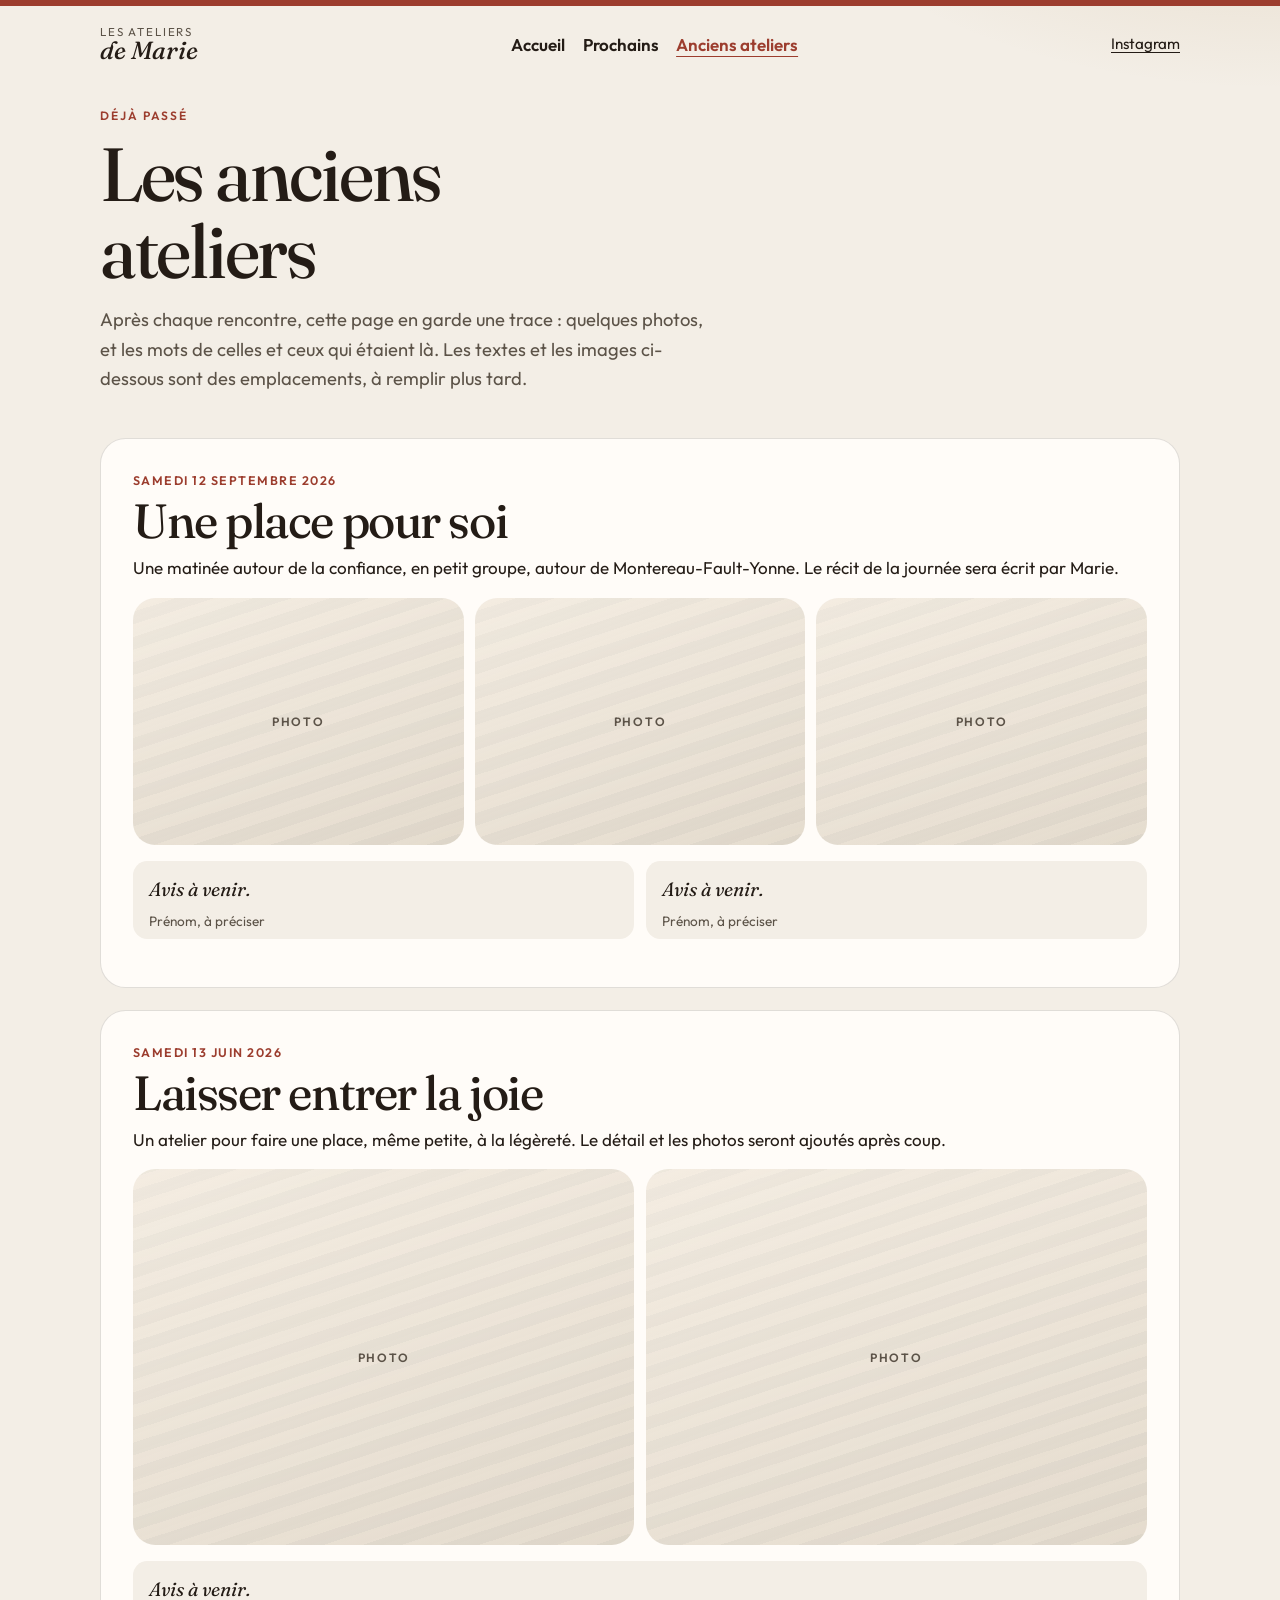
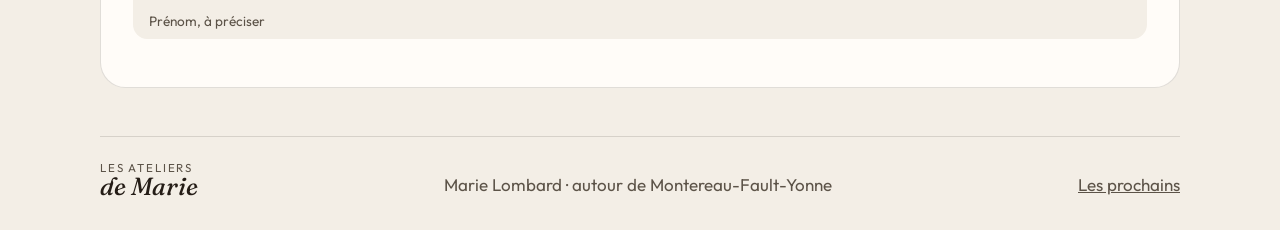
==== anciens.html @ 1a6b9d0d "Ajoute le menu et la page des anciens ateliers. Les prochains restent sur l''accueil, les ateliers p" ====
<!DOCTYPE html>
<html lang="fr">
  <head>
    <meta charset="utf-8" />
    <meta name="viewport" content="width=device-width, initial-scale=1" />
    <title>Anciens ateliers — Les ateliers de Marie</title>
    <meta
      name="description"
      content="Les ateliers déjà passés de Marie Lombard. Photos et avis seront ajoutés après chaque rencontre."
    />
    <link rel="preconnect" href="https://fonts.googleapis.com" />
    <link rel="preconnect" href="https://fonts.gstatic.com" crossorigin />
    <link
      href="https://fonts.googleapis.com/css2?family=Fraunces:ital,opsz,wght@0,9..144,460;0,9..144,560;1,9..144,460&family=Outfit:wght@400;500;600&display=swap"
      rel="stylesheet"
    />
    <link rel="stylesheet" href="styles.css" />
    <link
      rel="icon"
      href="data:image/svg+xml,%3Csvg xmlns='http://www.w3.org/2000/svg' viewBox='0 0 32 32'%3E%3Crect fill='%23f4efe6' width='32' height='32'/%3E%3Ccircle cx='16' cy='16' r='6' fill='%239c3d2e'/%3E%3C/svg%3E"
    />
  </head>
  <body>
    <a class="skip" href="#contenu">Aller au contenu</a>

    <header class="site-header">
      <a class="wordmark" href="index.html">
        <span class="wordmark-small">Les ateliers</span>
        <span class="wordmark-name">de Marie</span>
      </a>
      <nav class="site-nav" aria-label="Pages">
        <a href="index.html">Accueil</a>
        <a href="index.html#prochains">Prochains</a>
        <a href="anciens.html" aria-current="page">Anciens ateliers</a>
      </nav>
      <a
        class="header-link"
        href="https://www.instagram.com/les_ateliers_demarie/"
        target="_blank"
        rel="noopener noreferrer"
      >
        Instagram
      </a>
    </header>

    <main id="contenu">
      <header class="page-intro">
        <p class="eyebrow">Déjà passé</p>
        <h1>Les anciens ateliers</h1>
        <p class="lede">
          Après chaque rencontre, cette page en garde une trace&nbsp;: quelques
          photos, et les mots de celles et ceux qui étaient là. Les textes et
          les images ci-dessous sont des emplacements, à remplir plus tard.
        </p>
      </header>

      <!-- ARCHIVES — un article par atelier passé. Du plus récent au plus ancien. -->
      <article class="archive-entry">
        <p class="upcoming-date">Samedi 12 septembre 2026</p>
        <h2>Une place pour soi</h2>
        <p>
          Une matinée autour de la confiance, en petit groupe, autour de
          Montereau-Fault-Yonne. Le récit de la journée sera écrit par Marie.
        </p>
        <div class="photo-row">
          <div class="frame-inner slot" role="img" aria-label="Emplacement pour une photo">Photo</div>
          <div class="frame-inner slot" role="img" aria-label="Emplacement pour une photo">Photo</div>
          <div class="frame-inner slot" role="img" aria-label="Emplacement pour une photo">Photo</div>
        </div>
        <div class="review-list">
          <blockquote>
            <p>Avis à venir.</p>
            <footer>Prénom, à préciser</footer>
          </blockquote>
          <blockquote>
            <p>Avis à venir.</p>
            <footer>Prénom, à préciser</footer>
          </blockquote>
        </div>
      </article>

      <article class="archive-entry">
        <p class="upcoming-date">Samedi 13 juin 2026</p>
        <h2>Laisser entrer la joie</h2>
        <p>
          Un atelier pour faire une place, même petite, à la légèreté. Le
          détail et les photos seront ajoutés après coup.
        </p>
        <div class="photo-row">
          <div class="frame-inner slot" role="img" aria-label="Emplacement pour une photo">Photo</div>
          <div class="frame-inner slot" role="img" aria-label="Emplacement pour une photo">Photo</div>
        </div>
        <div class="review-list">
          <blockquote>
            <p>Avis à venir.</p>
            <footer>Prénom, à préciser</footer>
          </blockquote>
        </div>
      </article>
    </main>

    <footer class="site-footer">
      <p class="wordmark">
        <span class="wordmark-small">Les ateliers</span>
        <span class="wordmark-name">de Marie</span>
      </p>
      <p>Marie Lombard · autour de Montereau-Fault-Yonne</p>
      <a href="index.html#prochains">Les prochains</a>
    </footer>
  </body>
</html>
---- styles.css ----
:root {
  --paper: #f3eee6;
  --paper-deep: #e7dfd2;
  --card: #fffcf8;
  --ink: #241c16;
  --muted: #5c5348;
  --line: rgba(36, 28, 22, 0.14);
  --clay: #9c3d2e;
  --leaf: #24382d;
  --leaf-hover: #1a2920;
  --serif: "Fraunces", "Iowan Old Style", Palatino, "Palatino Linotype", serif;
  --sans: "Outfit", "Segoe UI", sans-serif;
  --shadow: 0 22px 50px rgba(36, 28, 22, 0.08);
  --space: clamp(1.25rem, 3vw, 2rem);
  --measure: 38rem;
}

*,
*::before,
*::after {
  box-sizing: border-box;
}

html {
  scroll-behavior: smooth;
}

body {
  margin: 0;
  background:
    radial-gradient(780px 380px at 100% -8%, rgba(166, 124, 62, 0.18), transparent 62%),
    var(--paper);
  color: var(--ink);
  font-family: var(--sans);
  font-size: 1.0625rem;
  line-height: 1.6;
}

body:has(.dock) {
  padding-bottom: 5.5rem;
}

body::before {
  content: "";
  display: block;
  height: 6px;
  background: var(--clay);
}

img {
  max-width: 100%;
}

a {
  color: inherit;
}

.skip {
  position: absolute;
  left: 1rem;
  top: -4rem;
  background: var(--ink);
  color: var(--paper);
  padding: 0.6rem 0.9rem;
  z-index: 5;
}

.skip:focus {
  top: 1rem;
}

.site-header,
.hero,
.prochains,
.about,
.steps,
.page-intro,
.archive-entry,
.site-footer {
  width: min(1080px, calc(100% - 2.4rem));
  margin-inline: auto;
}

.site-header {
  display: grid;
  grid-template-columns: 1fr auto;
  align-items: center;
  gap: 0.8rem 1rem;
  padding: 1.25rem 0 0.5rem;
}

.site-nav {
  display: flex;
  flex-wrap: wrap;
  gap: 0.35rem 1.1rem;
  grid-column: 1 / -1;
}

.site-nav a {
  font-weight: 600;
  text-decoration: none;
}

.site-nav a[aria-current="page"] {
  color: var(--clay);
  text-decoration: underline;
  text-underline-offset: 0.28em;
}

.wordmark {
  display: flex;
  flex-direction: column;
  text-decoration: none;
  line-height: 1;
}

.wordmark-small {
  font-size: 0.72rem;
  letter-spacing: 0.16em;
  text-transform: uppercase;
  color: var(--muted);
}

.wordmark-name {
  font-family: var(--serif);
  font-size: 1.55rem;
  font-weight: 460;
  font-style: italic;
}

.header-link {
  font-size: 0.95rem;
  text-underline-offset: 0.22em;
}

.eyebrow {
  margin: 0 0 0.7rem;
  font-size: 0.75rem;
  font-weight: 600;
  letter-spacing: 0.16em;
  text-transform: uppercase;
  color: var(--clay);
}

h1,
h2,
.date-day {
  font-family: var(--serif);
  font-weight: 460;
  letter-spacing: -0.03em;
}

h1 {
  margin: 0;
  font-size: clamp(2.5rem, 7vw, 4.7rem);
  line-height: 1.02;
}

.hero h1 {
  max-width: 11ch;
}

h2 {
  margin: 0 0 0.45rem;
  font-size: clamp(2rem, 4vw, 3rem);
  line-height: 1.08;
}

h3 {
  margin: 0 0 0.35rem;
  font-size: 1.15rem;
  font-weight: 600;
}

p {
  margin: 0 0 1rem;
}

.hero {
  display: grid;
  gap: 2rem;
  align-items: end;
  padding: 2.2rem 0 1rem;
}

.lede {
  max-width: var(--measure);
  font-size: 1.15rem;
  color: var(--muted);
}

.themes {
  font-family: var(--serif);
  font-style: italic;
  font-size: 1.2rem;
  color: var(--ink);
}

.button {
  display: inline-flex;
  align-items: center;
  justify-content: center;
  gap: 0.55rem;
  min-height: 3rem;
  padding: 0.75rem 1.15rem;
  border: 1px solid var(--leaf);
  border-radius: 999px;
  background: var(--leaf);
  color: #f6f1e8;
  font: inherit;
  font-weight: 600;
  text-decoration: none;
  cursor: pointer;
}

.button:hover {
  background: var(--leaf-hover);
}

.button:focus-visible,
.header-link:focus-visible,
.site-nav a:focus-visible,
.site-footer a:focus-visible,
.to-archive a:focus-visible,
.dock a:focus-visible {
  outline: 2px solid var(--clay);
  outline-offset: 3px;
}

.button-quiet {
  background: transparent;
  color: var(--leaf);
}

.button-quiet:hover {
  background: rgba(36, 56, 45, 0.06);
}

.frame-inner {
  display: grid;
  place-items: center;
  min-height: 16rem;
  border-radius: 1.4rem;
  background:
    linear-gradient(160deg, rgba(255, 252, 248, 0.3), rgba(36, 28, 22, 0.05)),
    repeating-linear-gradient(
      -18deg,
      var(--paper-deep),
      var(--paper-deep) 12px,
      #efe6d8 12px,
      #efe6d8 24px
    );
  color: var(--muted);
  letter-spacing: 0.14em;
  text-transform: uppercase;
  font-size: 0.75rem;
  font-weight: 600;
}

.hero-frame {
  display: none;
}

.invite-actions .button {
  width: 100%;
}

.invite {
  margin-top: 2.5rem;
  padding: clamp(1.4rem, 3vw, 2.4rem);
  background: var(--card);
  border: 1px solid var(--line);
  border-radius: 1.6rem;
  box-shadow: var(--shadow);
}

.invite-layout {
  display: grid;
  gap: 1.4rem;
}

.date-stamp {
  padding-bottom: 0.4rem;
  border-bottom: 1px solid var(--line);
}

.date-day {
  margin: 0;
  font-size: clamp(4.2rem, 12vw, 6.4rem);
  line-height: 0.85;
  color: var(--clay);
}

.date-month,
.date-year {
  margin: 0;
}

.date-month {
  margin-top: 0.35rem;
  font-family: var(--serif);
  font-style: italic;
  font-size: 1.6rem;
}

.date-year,
.when,
.conditions,
.phrase figcaption,
.place {
  color: var(--muted);
}

.when {
  font-weight: 600;
  color: var(--ink);
}

.place,
.conditions {
  font-size: 0.98rem;
}

.phrase {
  margin: 0.4rem 0 1.1rem;
  padding: 0.9rem 1rem;
  background: var(--paper);
  border-radius: 0.9rem;
}

.phrase figcaption {
  margin-bottom: 0.35rem;
  font-size: 0.75rem;
  letter-spacing: 0.12em;
  text-transform: uppercase;
}

.phrase blockquote {
  margin: 0;
  font-family: var(--serif);
  font-style: italic;
  font-size: 1.25rem;
  line-height: 1.35;
}

.invite-actions {
  display: flex;
  flex-wrap: wrap;
  gap: 0.7rem;
}

.live {
  min-height: 1.4rem;
  margin: 0.8rem 0 0;
  font-size: 0.95rem;
}

.section-heading {
  margin-top: 2.6rem;
}

.also-title {
  margin: 1.6rem 0 0.8rem;
  font-family: var(--serif);
  font-size: 1.45rem;
  font-weight: 460;
}

.upcoming-list {
  display: grid;
  gap: 0.9rem;
}

.upcoming-card {
  padding: 1.15rem 1.15rem 1.2rem;
  background: rgba(255, 252, 248, 0.72);
  border: 1px solid var(--line);
  border-radius: 1.2rem;
}

.upcoming-card h3 {
  font-family: var(--serif);
  font-size: 1.7rem;
  font-weight: 460;
  letter-spacing: -0.03em;
}

.upcoming-date {
  margin-bottom: 0.25rem;
  font-size: 0.78rem;
  font-weight: 600;
  letter-spacing: 0.12em;
  text-transform: uppercase;
  color: var(--clay);
}

.upcoming-card .button {
  margin-top: 0.2rem;
}

.to-archive {
  margin: 1.2rem 0 0;
}

.to-archive a {
  font-weight: 600;
}

.page-intro {
  padding: 2.2rem 0 0.4rem;
}

.page-intro h1 {
  max-width: 12ch;
  margin-bottom: 1rem;
}

.archive-entry {
  margin-top: 1.4rem;
  padding: clamp(1.2rem, 3vw, 2rem);
  background: var(--card);
  border: 1px solid var(--line);
  border-radius: 1.6rem;
}

.archive-entry h2 {
  margin-top: 0.15rem;
}

.photo-row,
.review-list {
  display: grid;
  gap: 0.7rem;
  margin: 0 0 1rem;
}

.photo-row {
  grid-template-columns: repeat(auto-fit, minmax(9.5rem, 1fr));
}

.frame-inner.slot {
  min-height: 8.5rem;
  aspect-ratio: 4 / 3;
}

.review-list blockquote {
  margin: 0;
  padding: 0.95rem 1rem 0.35rem;
  background: var(--paper);
  border-radius: 0.9rem;
}

.review-list blockquote:only-child {
  grid-column: 1 / -1;
}

.review-list p {
  margin: 0;
  font-family: var(--serif);
  font-style: italic;
  font-size: 1.2rem;
  line-height: 1.35;
}

.review-list footer {
  margin-top: 0.55rem;
  color: var(--muted);
  font-size: 0.85rem;
  font-style: normal;
  font-family: var(--sans);
}

.about {
  display: grid;
  gap: 1.6rem;
  padding: 4rem 0 1rem;
}

.portrait .frame-inner {
  min-height: 18rem;
  aspect-ratio: 4 / 5;
}

.steps {
  padding: 2.5rem 0 1rem;
}

.steps ol {
  display: grid;
  gap: 1rem;
  margin: 1.2rem 0 0;
  padding: 0;
  list-style: none;
}

.steps li {
  padding: 1.15rem 1.15rem 0.4rem;
  background: rgba(255, 252, 248, 0.55);
  border: 1px solid var(--line);
  border-radius: 1.1rem;
}

.step-index {
  display: block;
  margin-bottom: 0.45rem;
  font-family: var(--serif);
  font-size: 1.6rem;
  color: var(--clay);
  line-height: 1;
}

.site-footer {
  display: flex;
  flex-wrap: wrap;
  gap: 0.8rem 1.5rem;
  align-items: end;
  justify-content: space-between;
  margin-top: 3rem;
  padding: 1.6rem 0 2rem;
  border-top: 1px solid var(--line);
  color: var(--muted);
}

.site-footer p {
  margin: 0;
}

.site-footer .wordmark-name {
  color: var(--ink);
}

.dock {
  position: fixed;
  left: 0;
  right: 0;
  bottom: 0;
  display: flex;
  justify-content: center;
  padding: 0.75rem 1rem calc(0.75rem + env(safe-area-inset-bottom));
  background: rgba(243, 238, 230, 0.92);
  border-top: 1px solid var(--line);
  backdrop-filter: blur(10px);
}

.dock a {
  display: inline-flex;
  align-items: center;
  justify-content: center;
  width: min(28rem, 100%);
  min-height: 3rem;
  border-radius: 999px;
  background: var(--leaf);
  color: #f6f1e8;
  font-weight: 600;
  text-decoration: none;
}

@media (max-width: 799px) {
  .hero {
    padding-top: 0.75rem;
    padding-bottom: 0.25rem;
  }

  .section-heading {
    margin-top: 1rem;
  }

  .date-day {
    font-size: 3.4rem;
  }

  .themes {
    margin-bottom: 0.55rem;
  }
}

@media (min-width: 800px) {
  body:has(.dock) {
    padding-bottom: 0;
  }

  .site-header {
    grid-template-columns: auto 1fr auto;
  }

  .site-nav {
    grid-column: auto;
    justify-content: center;
  }

  .hero {
    grid-template-columns: 1.15fr 0.85fr;
    gap: 3rem;
    padding-top: 3.5rem;
  }

  .invite-layout {
    grid-template-columns: 11rem 1fr;
    gap: 2.4rem;
    align-items: start;
  }

  .date-stamp {
    padding-bottom: 0;
    border-bottom: 0;
  }

  .hero-frame {
    display: block;
  }

  .hero-frame .frame-inner {
    min-height: 22rem;
  }

  .invite-actions .button {
    width: auto;
  }

  .about {
    grid-template-columns: 0.8fr 1.2fr;
    gap: 3rem;
    align-items: center;
    padding-top: 5rem;
  }

  .upcoming-list,
  .review-list {
    grid-template-columns: 1fr 1fr;
  }

  .steps ol {
    grid-template-columns: repeat(3, 1fr);
  }

  .dock {
    display: none;
  }
}

@media (prefers-reduced-motion: reduce) {
  html {
    scroll-behavior: auto;
  }
}
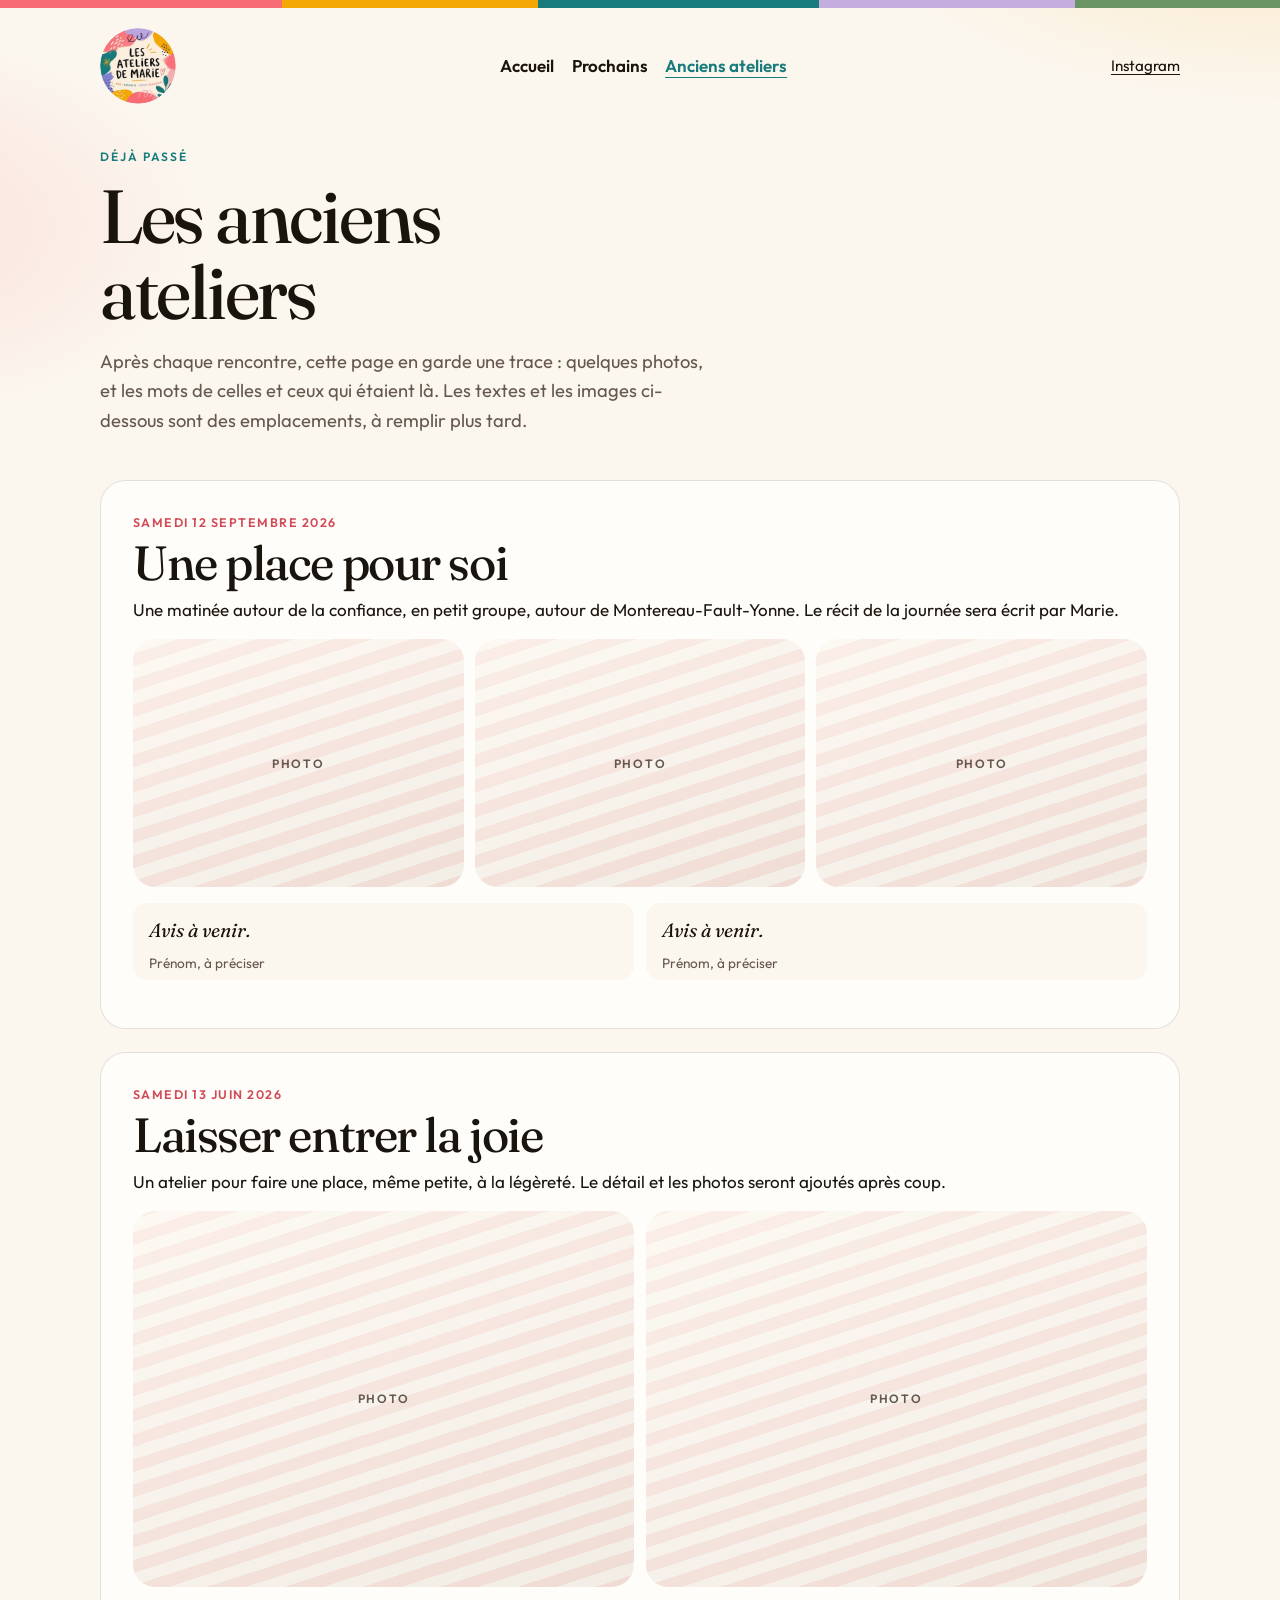
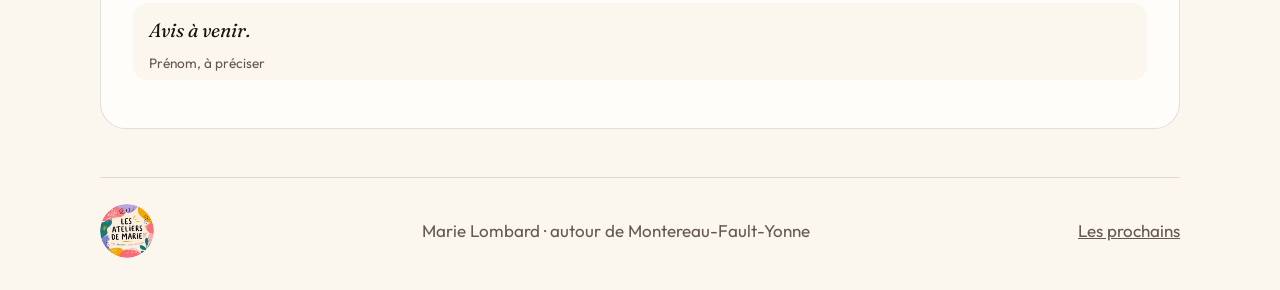
==== commit 1bd1c8ad: "Fusionne le menu et la page des anciens ateliers avec le logo. Co-authored-by: Cursor <cursoragent@c" ====
--- a/anciens.html
+++ b/anciens.html
@@ -15,18 +15,20 @@
       rel="stylesheet"
     />
     <link rel="stylesheet" href="styles.css" />
-    <link
-      rel="icon"
-      href="data:image/svg+xml,%3Csvg xmlns='http://www.w3.org/2000/svg' viewBox='0 0 32 32'%3E%3Crect fill='%23f4efe6' width='32' height='32'/%3E%3Ccircle cx='16' cy='16' r='6' fill='%239c3d2e'/%3E%3C/svg%3E"
-    />
+    <link rel="icon" href="assets/logo.jpg" />
   </head>
   <body>
     <a class="skip" href="#contenu">Aller au contenu</a>
 
     <header class="site-header">
-      <a class="wordmark" href="index.html">
-        <span class="wordmark-small">Les ateliers</span>
-        <span class="wordmark-name">de Marie</span>
+      <a class="brand" href="index.html">
+        <img
+          class="logo"
+          src="assets/logo.jpg"
+          width="206"
+          height="206"
+          alt="Les ateliers de Marie"
+        />
       </a>
       <nav class="site-nav" aria-label="Pages">
         <a href="index.html">Accueil</a>
@@ -100,10 +102,13 @@
     </main>
 
     <footer class="site-footer">
-      <p class="wordmark">
-        <span class="wordmark-small">Les ateliers</span>
-        <span class="wordmark-name">de Marie</span>
-      </p>
+      <img
+        class="logo logo-footer"
+        src="assets/logo.jpg"
+        width="206"
+        height="206"
+        alt=""
+      />
       <p>Marie Lombard · autour de Montereau-Fault-Yonne</p>
       <a href="index.html#prochains">Les prochains</a>
     </footer>
--- a/styles.css
+++ b/styles.css
@@ -1,16 +1,20 @@
 :root {
-  --paper: #f3eee6;
-  --paper-deep: #e7dfd2;
-  --card: #fffcf8;
-  --ink: #241c16;
-  --muted: #5c5348;
-  --line: rgba(36, 28, 22, 0.14);
-  --clay: #9c3d2e;
-  --leaf: #24382d;
-  --leaf-hover: #1a2920;
+  --paper: #fbf6ee;
+  --paper-deep: #f4e6d4;
+  --card: #fffdf9;
+  --ink: #1a140e;
+  --muted: #65584e;
+  --line: rgba(26, 20, 14, 0.12);
+  --coral: #f86c75;
+  --coral-ink: #d24b58;
+  --gold: #f4a805;
+  --teal: #187c7c;
+  --teal-deep: #126464;
+  --lavender: #c4aee0;
+  --sage: #6b9464;
   --serif: "Fraunces", "Iowan Old Style", Palatino, "Palatino Linotype", serif;
   --sans: "Outfit", "Segoe UI", sans-serif;
-  --shadow: 0 22px 50px rgba(36, 28, 22, 0.08);
+  --shadow: 0 22px 50px rgba(26, 20, 14, 0.08);
   --space: clamp(1.25rem, 3vw, 2rem);
   --measure: 38rem;
 }
@@ -28,7 +32,8 @@
 body {
   margin: 0;
   background:
-    radial-gradient(780px 380px at 100% -8%, rgba(166, 124, 62, 0.18), transparent 62%),
+    radial-gradient(720px 360px at 100% -6%, rgba(244, 168, 5, 0.2), transparent 60%),
+    radial-gradient(520px 300px at -10% 12%, rgba(248, 108, 117, 0.16), transparent 64%),
     var(--paper);
   color: var(--ink);
   font-family: var(--sans);
@@ -43,8 +48,15 @@
 body::before {
   content: "";
   display: block;
-  height: 6px;
-  background: var(--clay);
+  height: 8px;
+  background: linear-gradient(
+    90deg,
+    var(--coral) 0 22%,
+    var(--gold) 22% 42%,
+    var(--teal) 42% 64%,
+    var(--lavender) 64% 84%,
+    var(--sage) 84% 100%
+  );
 }
 
 img {
@@ -102,30 +114,28 @@
 }
 
 .site-nav a[aria-current="page"] {
-  color: var(--clay);
+  color: var(--teal);
   text-decoration: underline;
   text-underline-offset: 0.28em;
 }
 
-.wordmark {
-  display: flex;
-  flex-direction: column;
-  text-decoration: none;
-  line-height: 1;
-}
-
-.wordmark-small {
-  font-size: 0.72rem;
-  letter-spacing: 0.16em;
-  text-transform: uppercase;
-  color: var(--muted);
-}
-
-.wordmark-name {
-  font-family: var(--serif);
-  font-size: 1.55rem;
-  font-weight: 460;
-  font-style: italic;
+.brand {
+  display: block;
+  line-height: 0;
+  border-radius: 50%;
+}
+
+.logo {
+  display: block;
+  width: 4.75rem;
+  height: auto;
+  aspect-ratio: 1;
+  border-radius: 50%;
+  object-fit: cover;
+}
+
+.logo-footer {
+  width: 3.4rem;
 }
 
 .header-link {
@@ -139,7 +149,7 @@
   font-weight: 600;
   letter-spacing: 0.16em;
   text-transform: uppercase;
-  color: var(--clay);
+  color: var(--teal);
 }
 
 h1,
@@ -203,10 +213,10 @@
   gap: 0.55rem;
   min-height: 3rem;
   padding: 0.75rem 1.15rem;
-  border: 1px solid var(--leaf);
+  border: 1px solid var(--teal);
   border-radius: 999px;
-  background: var(--leaf);
-  color: #f6f1e8;
+  background: var(--teal);
+  color: #fffdf9;
   font: inherit;
   font-weight: 600;
   text-decoration: none;
@@ -214,26 +224,27 @@
 }
 
 .button:hover {
-  background: var(--leaf-hover);
-}
-
+  background: var(--teal-deep);
+}
+
+.brand:focus-visible,
 .button:focus-visible,
 .header-link:focus-visible,
 .site-nav a:focus-visible,
 .site-footer a:focus-visible,
 .to-archive a:focus-visible,
 .dock a:focus-visible {
-  outline: 2px solid var(--clay);
+  outline: 2px solid var(--teal);
   outline-offset: 3px;
 }
 
 .button-quiet {
   background: transparent;
-  color: var(--leaf);
+  color: var(--teal);
 }
 
 .button-quiet:hover {
-  background: rgba(36, 56, 45, 0.06);
+  background: rgba(24, 124, 124, 0.08);
 }
 
 .frame-inner {
@@ -242,13 +253,11 @@
   min-height: 16rem;
   border-radius: 1.4rem;
   background:
-    linear-gradient(160deg, rgba(255, 252, 248, 0.3), rgba(36, 28, 22, 0.05)),
+    linear-gradient(160deg, rgba(255, 253, 249, 0.4), rgba(26, 20, 14, 0.04)),
     repeating-linear-gradient(
       -18deg,
-      var(--paper-deep),
-      var(--paper-deep) 12px,
-      #efe6d8 12px,
-      #efe6d8 24px
+      #f8e4dc 0 12px,
+      var(--paper) 12px 24px
     );
   color: var(--muted);
   letter-spacing: 0.14em;
@@ -288,7 +297,7 @@
   margin: 0;
   font-size: clamp(4.2rem, 12vw, 6.4rem);
   line-height: 0.85;
-  color: var(--clay);
+  color: var(--coral-ink);
 }
 
 .date-month,
@@ -323,8 +332,9 @@
 
 .phrase {
   margin: 0.4rem 0 1.1rem;
-  padding: 0.9rem 1rem;
+  padding: 0.9rem 1rem 0.9rem 1.05rem;
   background: var(--paper);
+  border-left: 4px solid var(--gold);
   border-radius: 0.9rem;
 }
 
@@ -391,7 +401,7 @@
   font-weight: 600;
   letter-spacing: 0.12em;
   text-transform: uppercase;
-  color: var(--clay);
+  color: var(--coral-ink);
 }
 
 .upcoming-card .button {
@@ -505,7 +515,7 @@
   margin-bottom: 0.45rem;
   font-family: var(--serif);
   font-size: 1.6rem;
-  color: var(--clay);
+  color: var(--coral-ink);
   line-height: 1;
 }
 
@@ -513,7 +523,7 @@
   display: flex;
   flex-wrap: wrap;
   gap: 0.8rem 1.5rem;
-  align-items: end;
+  align-items: center;
   justify-content: space-between;
   margin-top: 3rem;
   padding: 1.6rem 0 2rem;
@@ -523,10 +533,6 @@
 
 .site-footer p {
   margin: 0;
-}
-
-.site-footer .wordmark-name {
-  color: var(--ink);
 }
 
 .dock {
@@ -537,7 +543,7 @@
   display: flex;
   justify-content: center;
   padding: 0.75rem 1rem calc(0.75rem + env(safe-area-inset-bottom));
-  background: rgba(243, 238, 230, 0.92);
+  background: rgba(251, 246, 238, 0.92);
   border-top: 1px solid var(--line);
   backdrop-filter: blur(10px);
 }
@@ -549,8 +555,8 @@
   width: min(28rem, 100%);
   min-height: 3rem;
   border-radius: 999px;
-  background: var(--leaf);
-  color: #f6f1e8;
+  background: var(--teal);
+  color: #fffdf9;
   font-weight: 600;
   text-decoration: none;
 }
@@ -559,6 +565,10 @@
   .hero {
     padding-top: 0.75rem;
     padding-bottom: 0.25rem;
+  }
+
+  .logo:not(.logo-footer) {
+    width: 4rem;
   }
 
   .section-heading {
